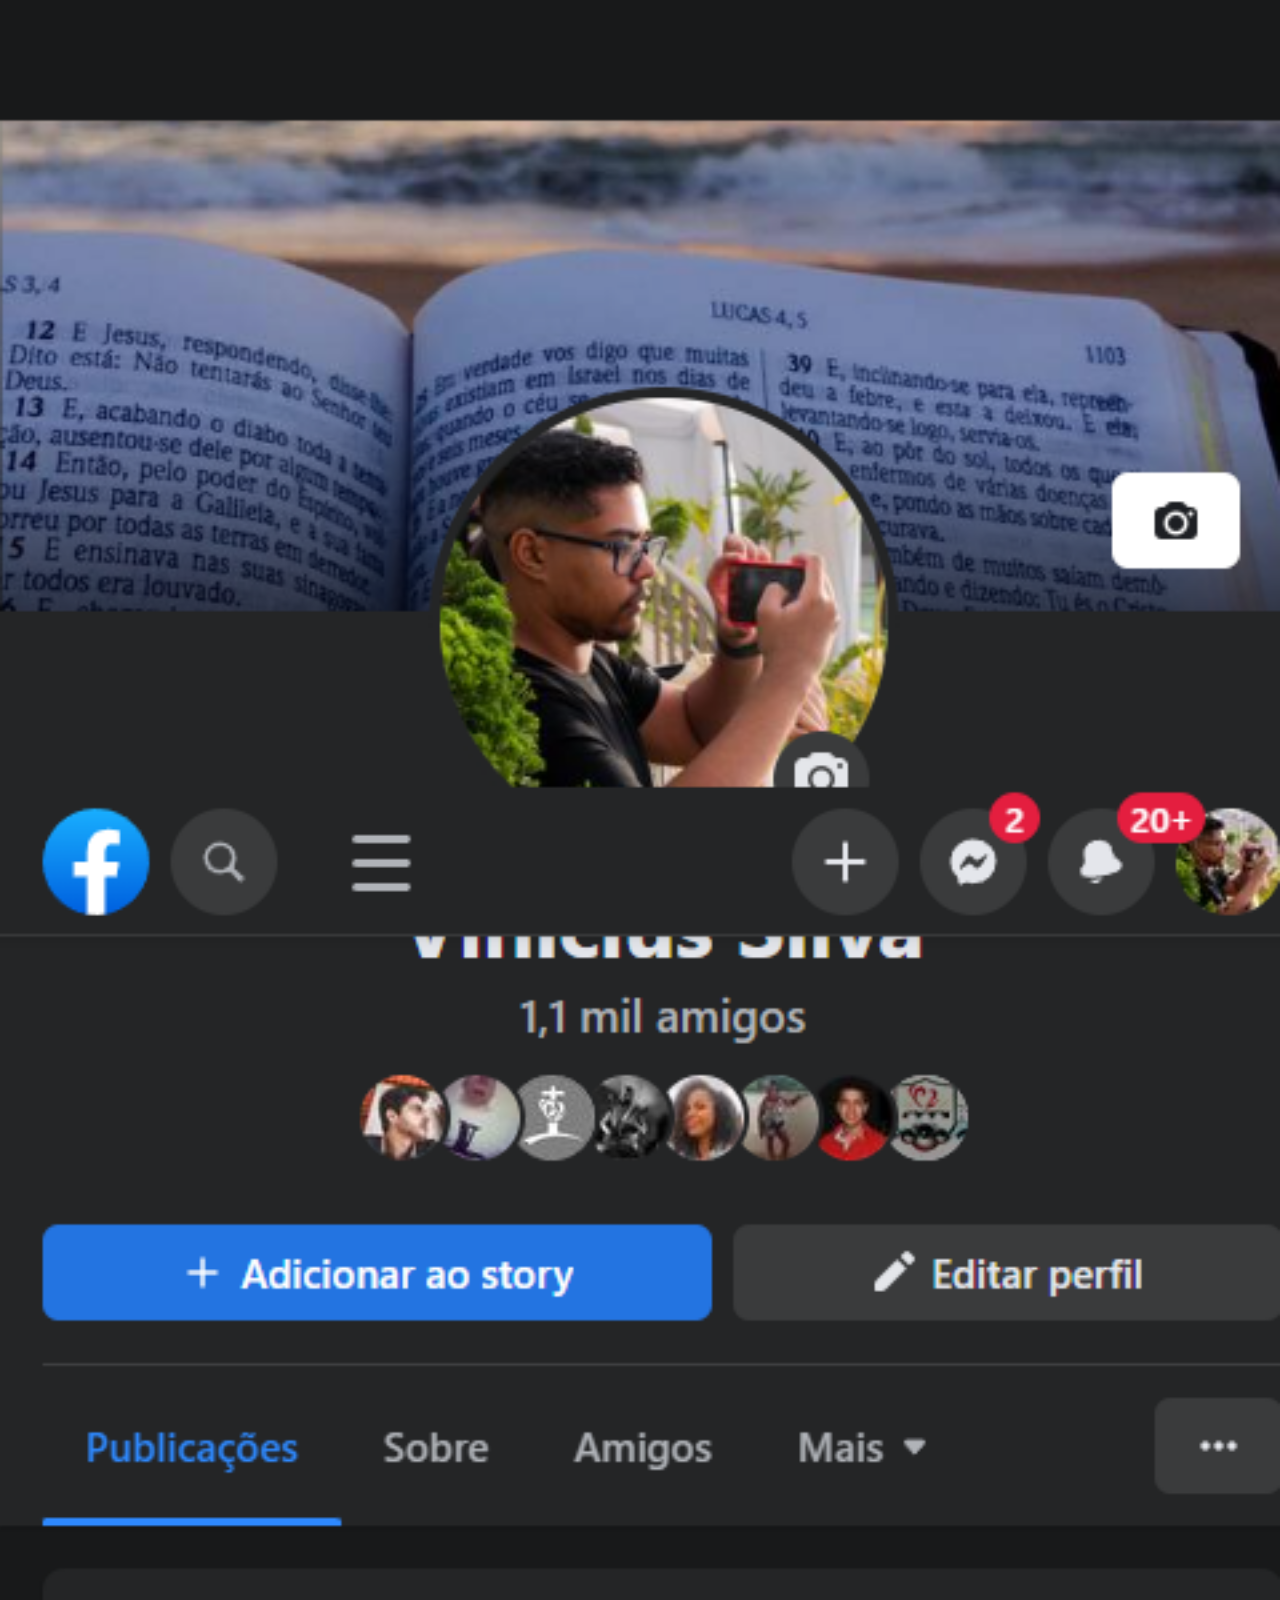
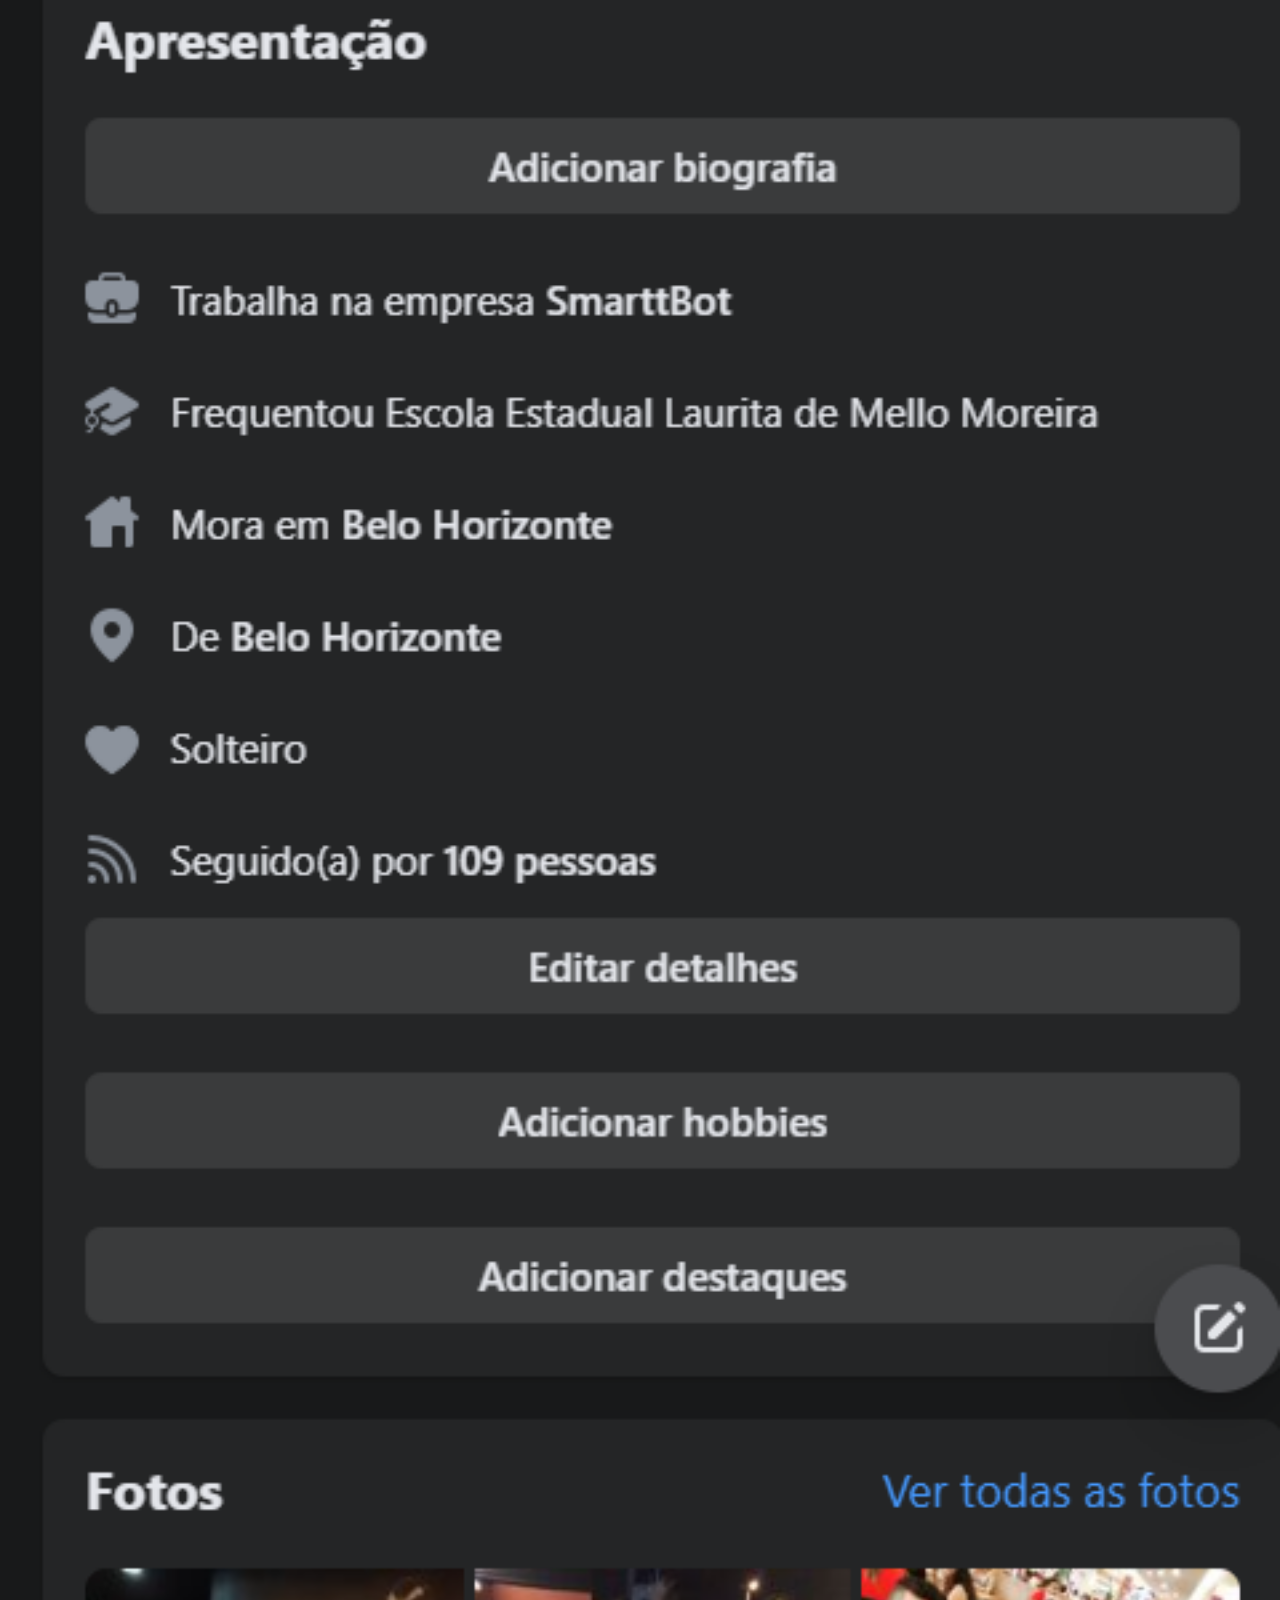
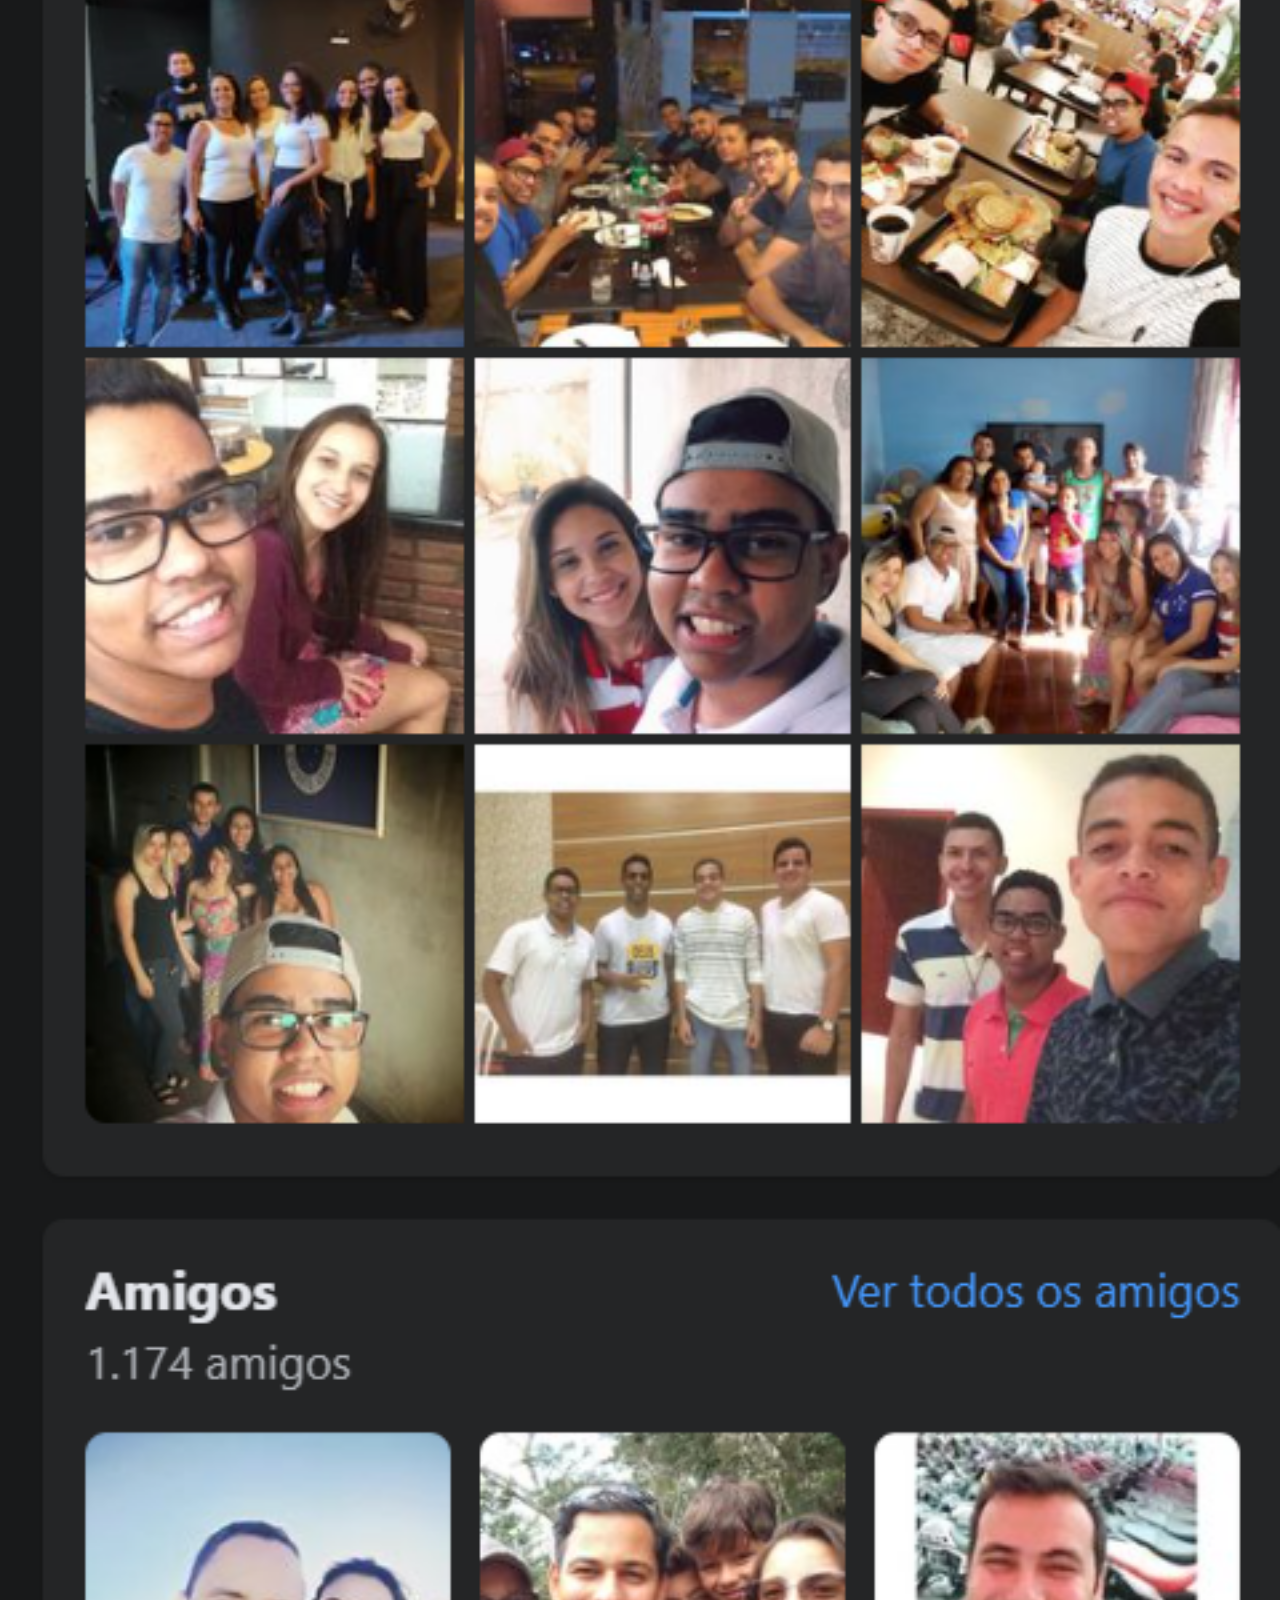
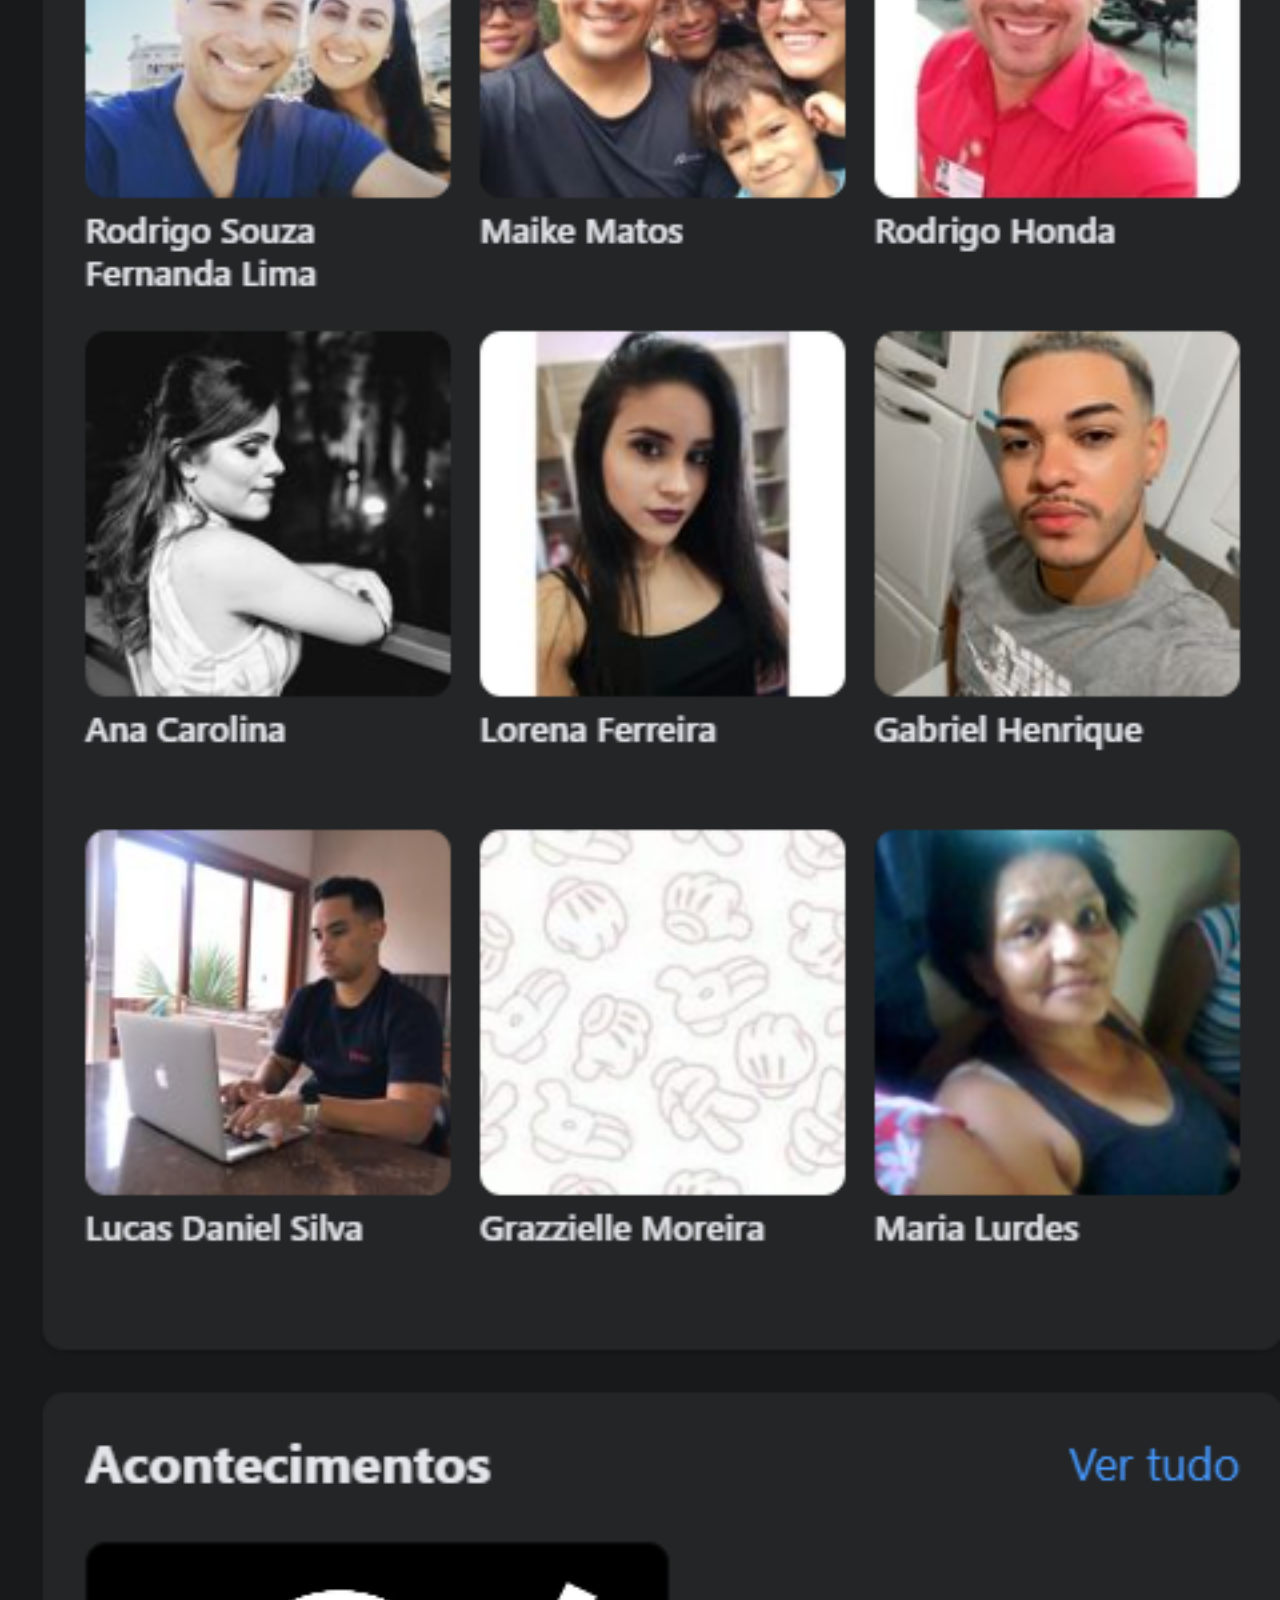
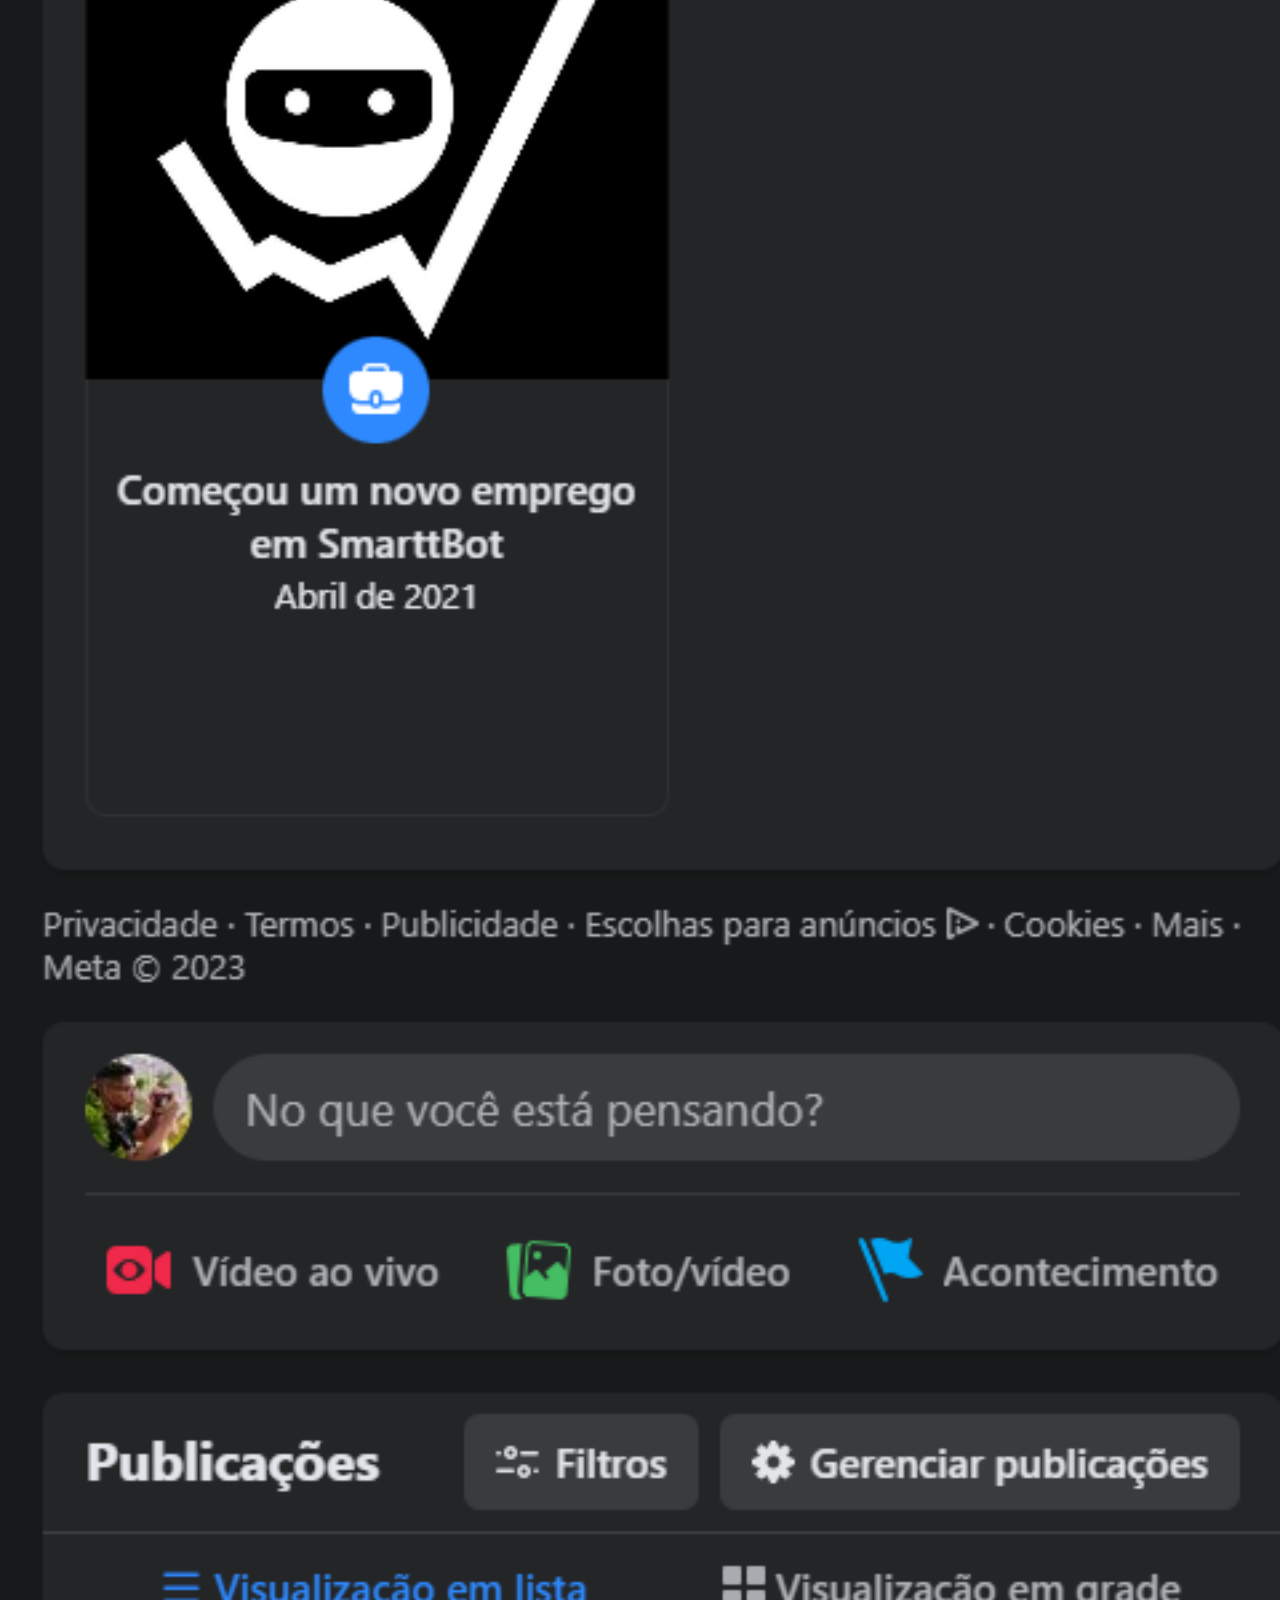
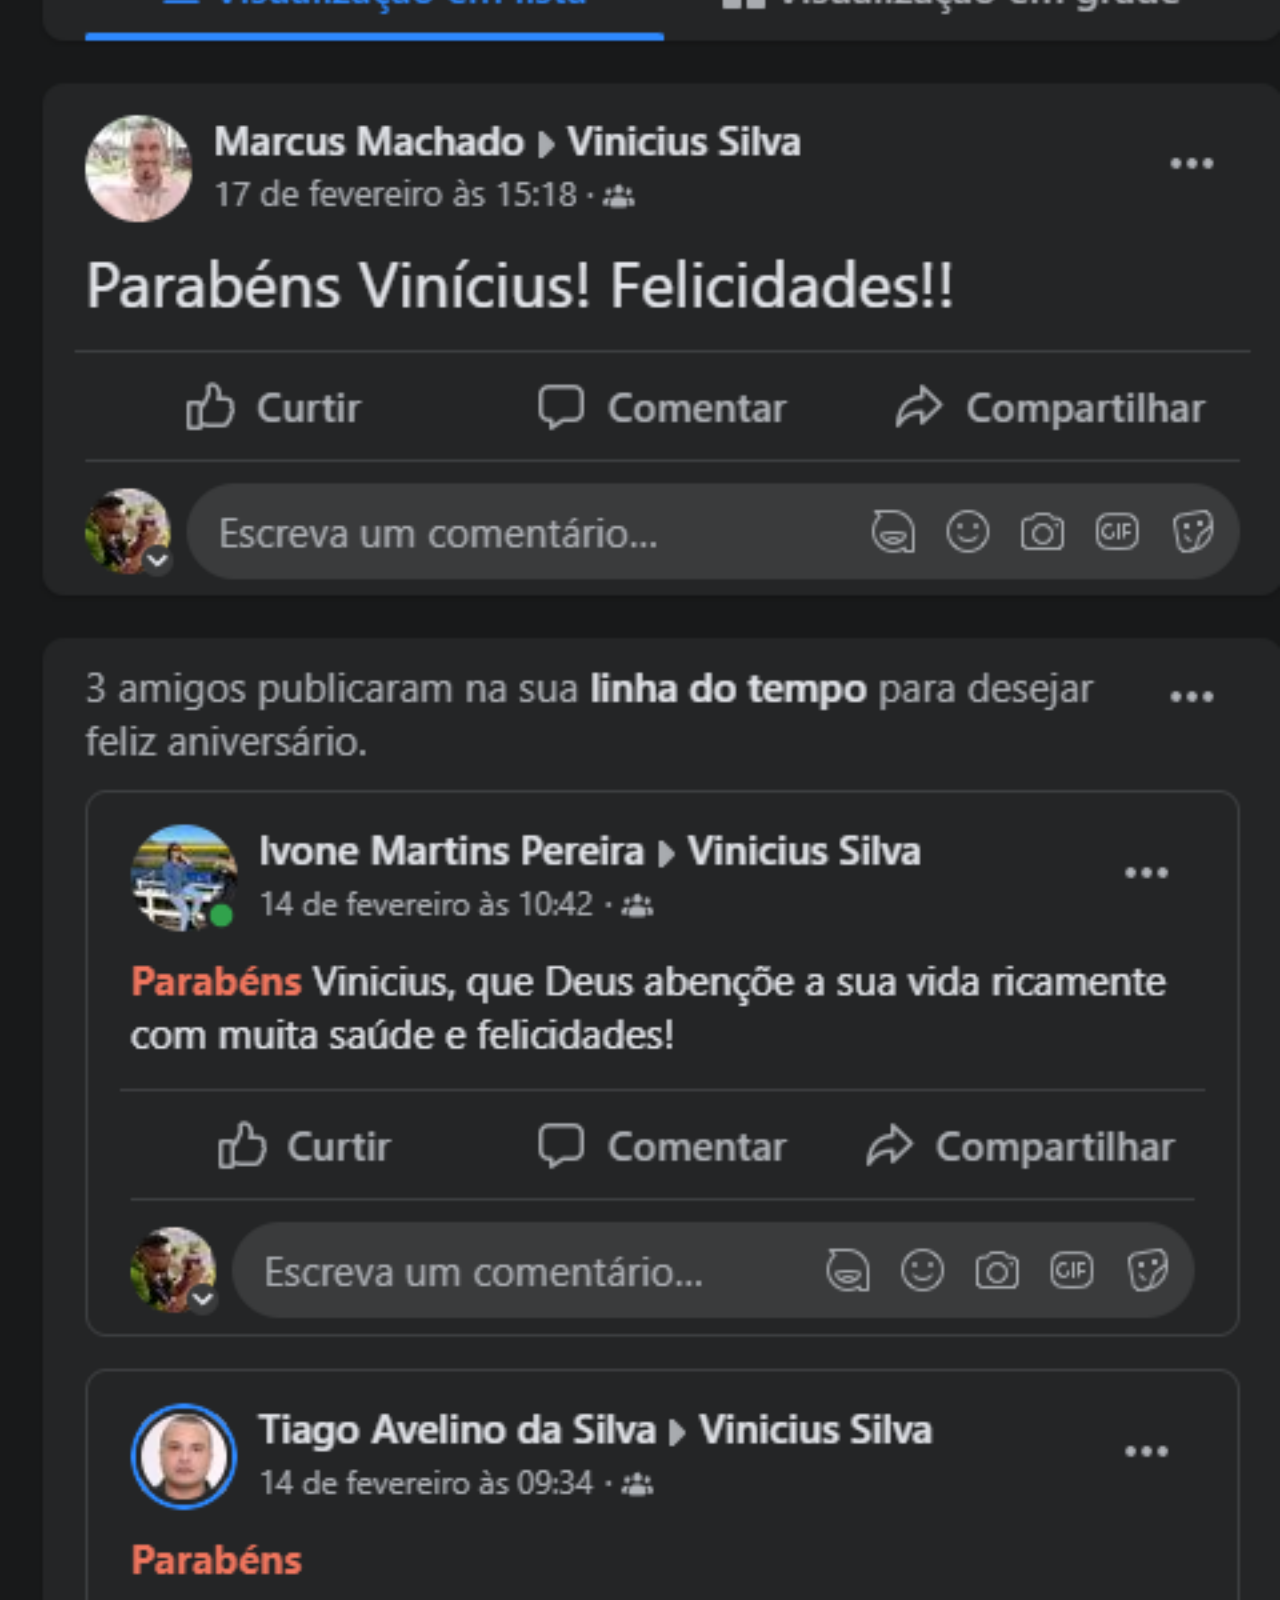
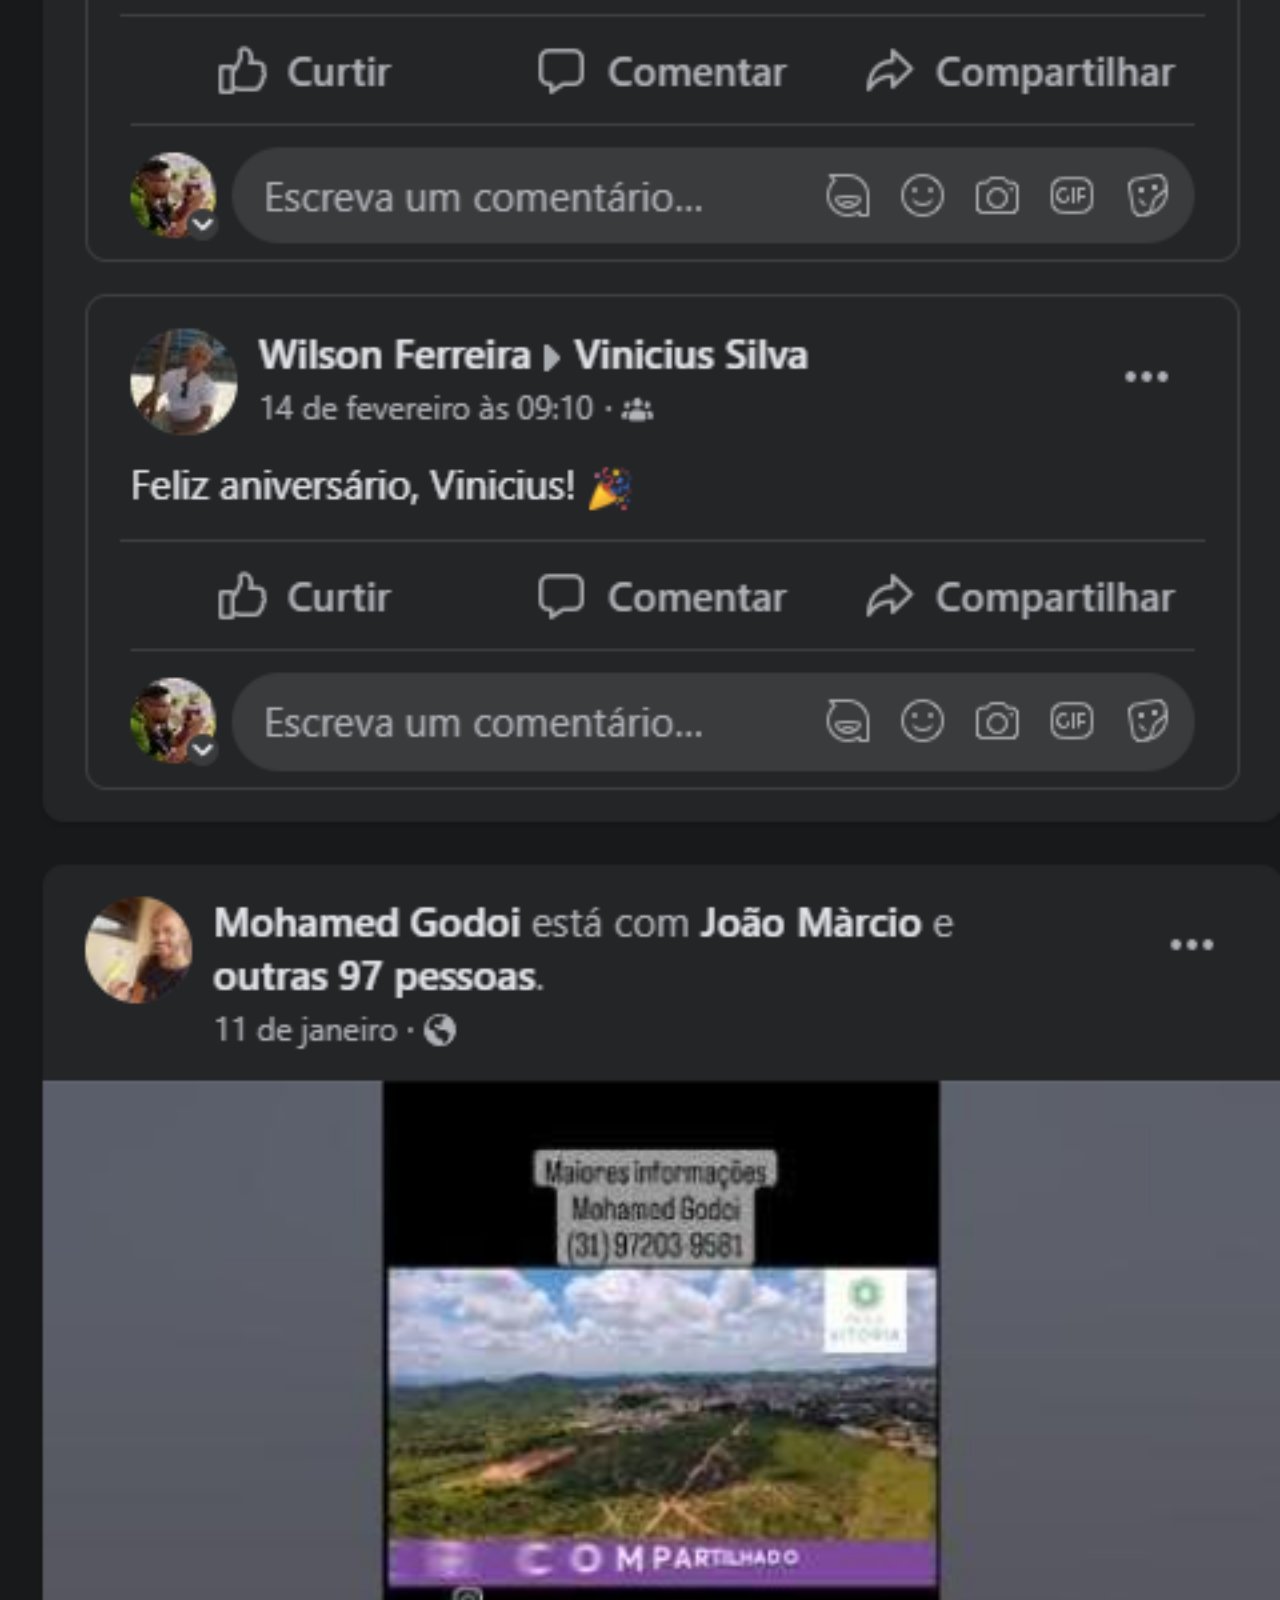
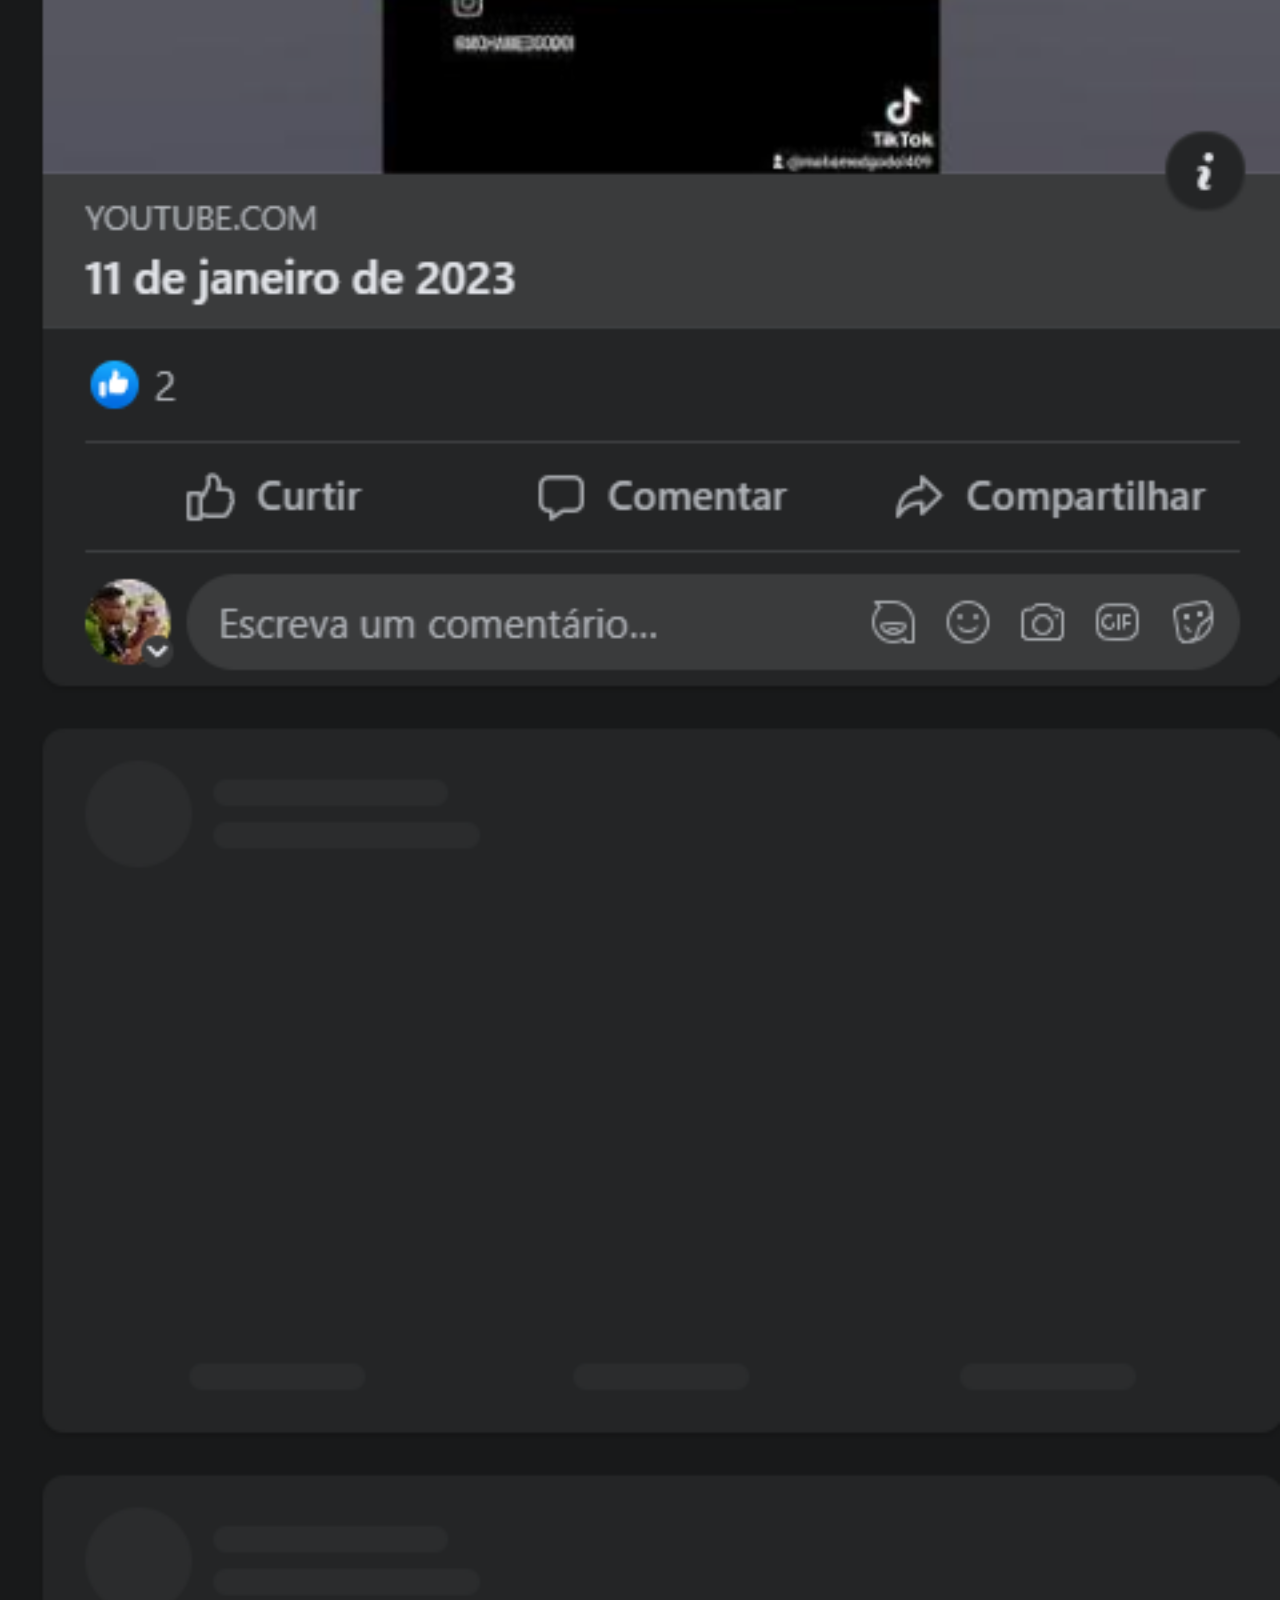
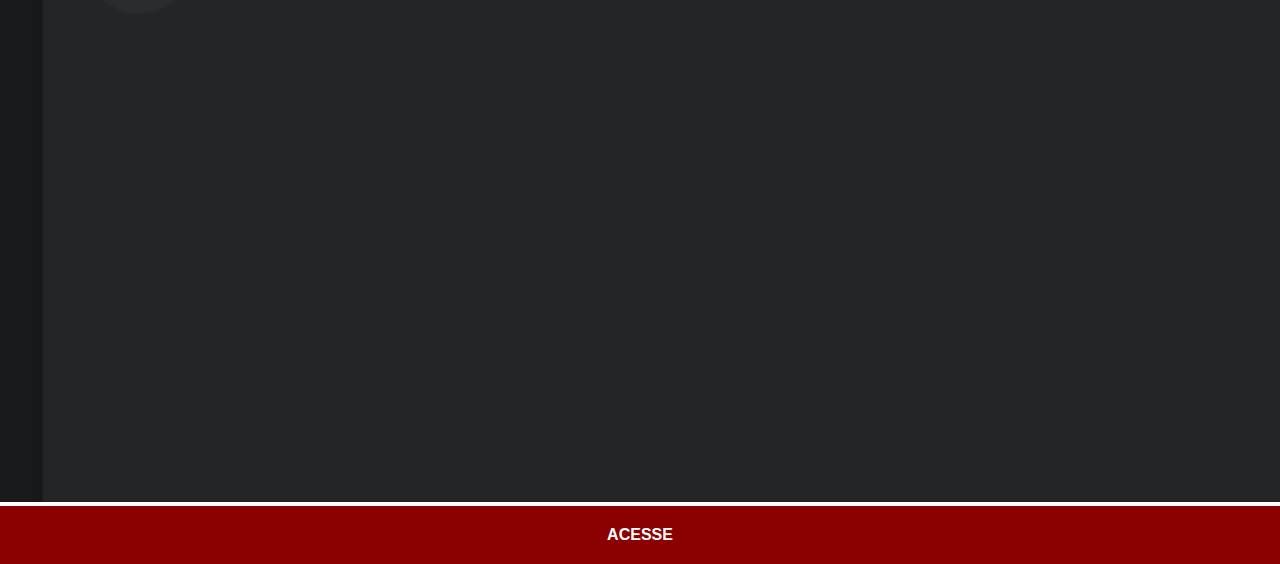
==== facebook.html @ df2afd5a "finalizando o site" ====
<!DOCTYPE html>
<html lang="pt-br">
<head>
  <meta charset="UTF-8">
  <meta http-equiv="X-UA-Compatible" content="IE=edge">
  <meta name="viewport" content="width=device-width, initial-scale=1.0">
  <link rel="stylesheet" href="estilos/social.css">
  <title>Facebook</title>  
</head>
<body>
    <img src="imagens/www.facebook.com_Viniciusf97_.png" style="margin-top: -29px; alt="Facebook">
    <a href="https://facebook.com/viniciusf97" target="_blank">ACESSE</a>
</body>
</html>
---- estilos/social.css ----
* {
  margin: 0px;
  padding: 0px;
  font-family: Arial, Helvetica, sans-serif;
}

::-webkit-scrollbar {
  width: 0px;
  height: 0px;
}
img {
  width: 100vw;
    

}

a {
  display: block;
  background-color: darkred;
  color: white;
  padding: 20px;
  text-align: center;
  font-weight: bolder;
  text-decoration: none;
}

a:hover{
  background-color: red;
}
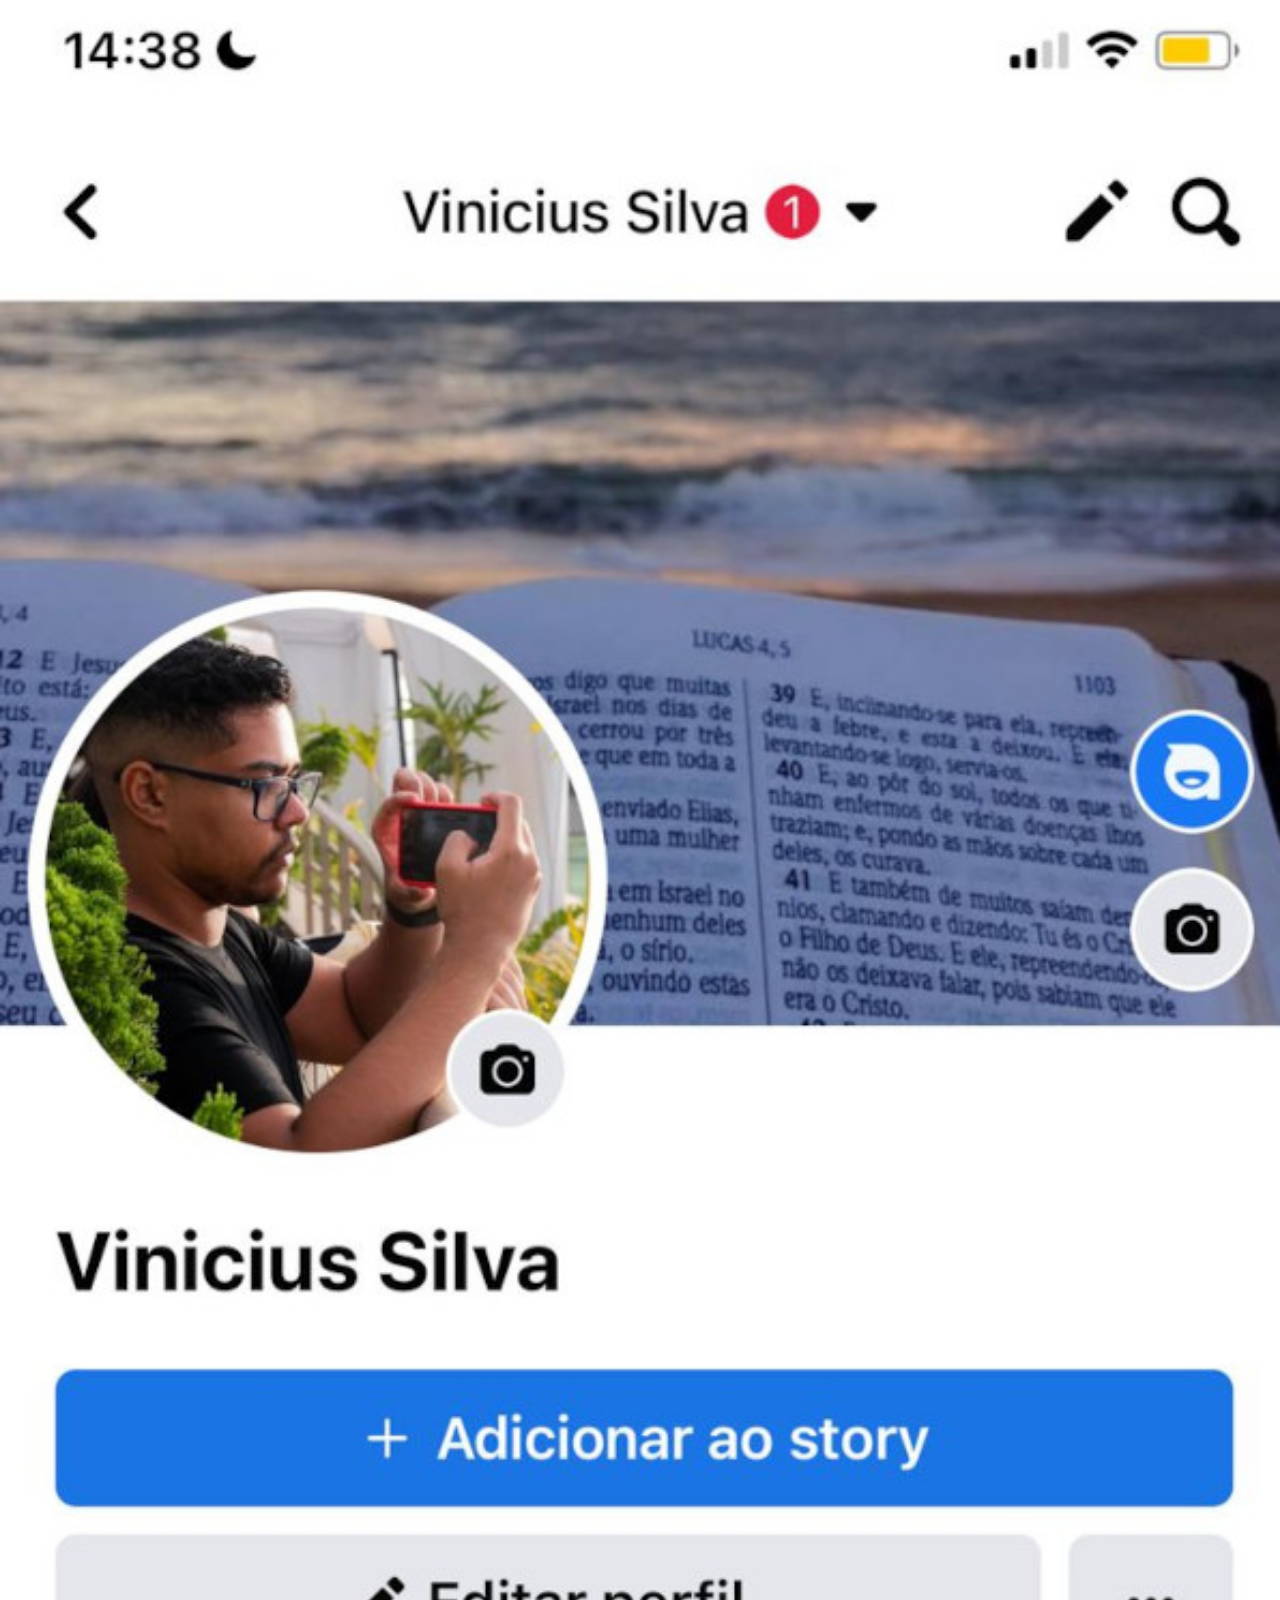
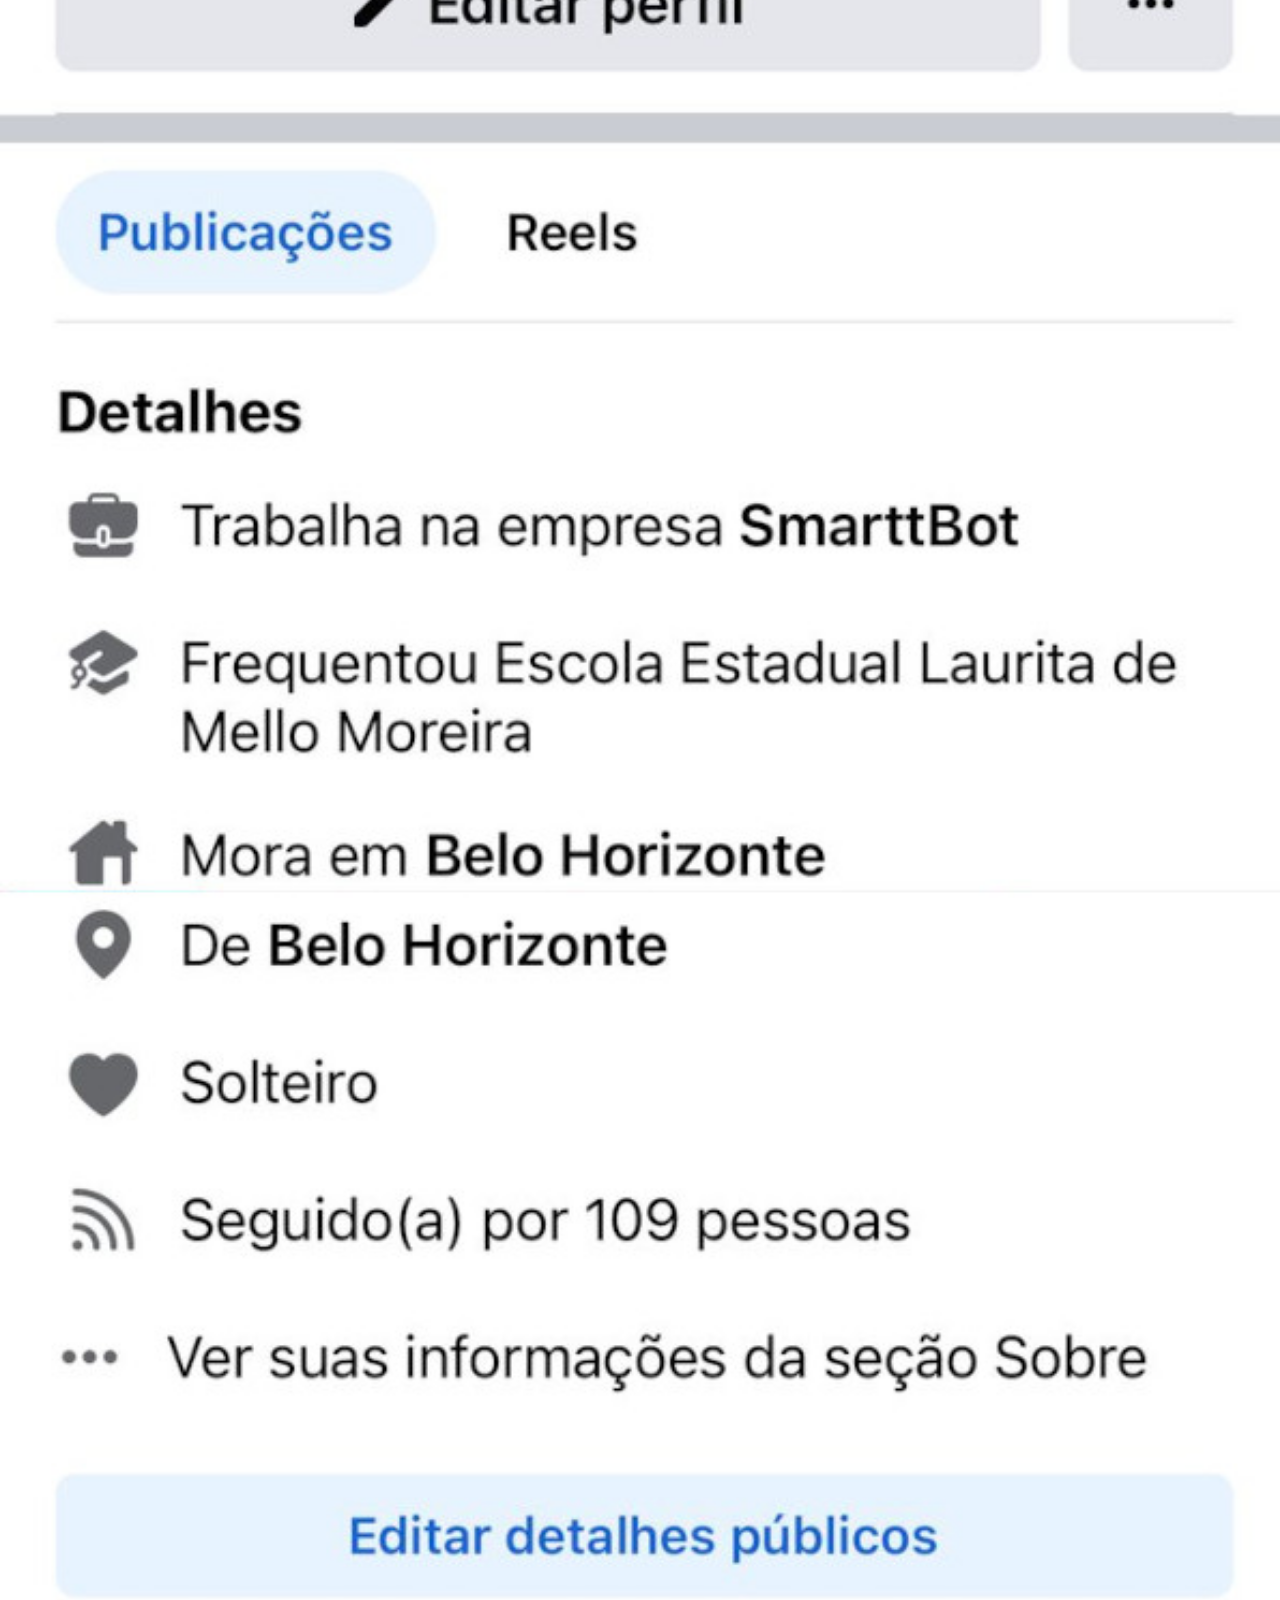
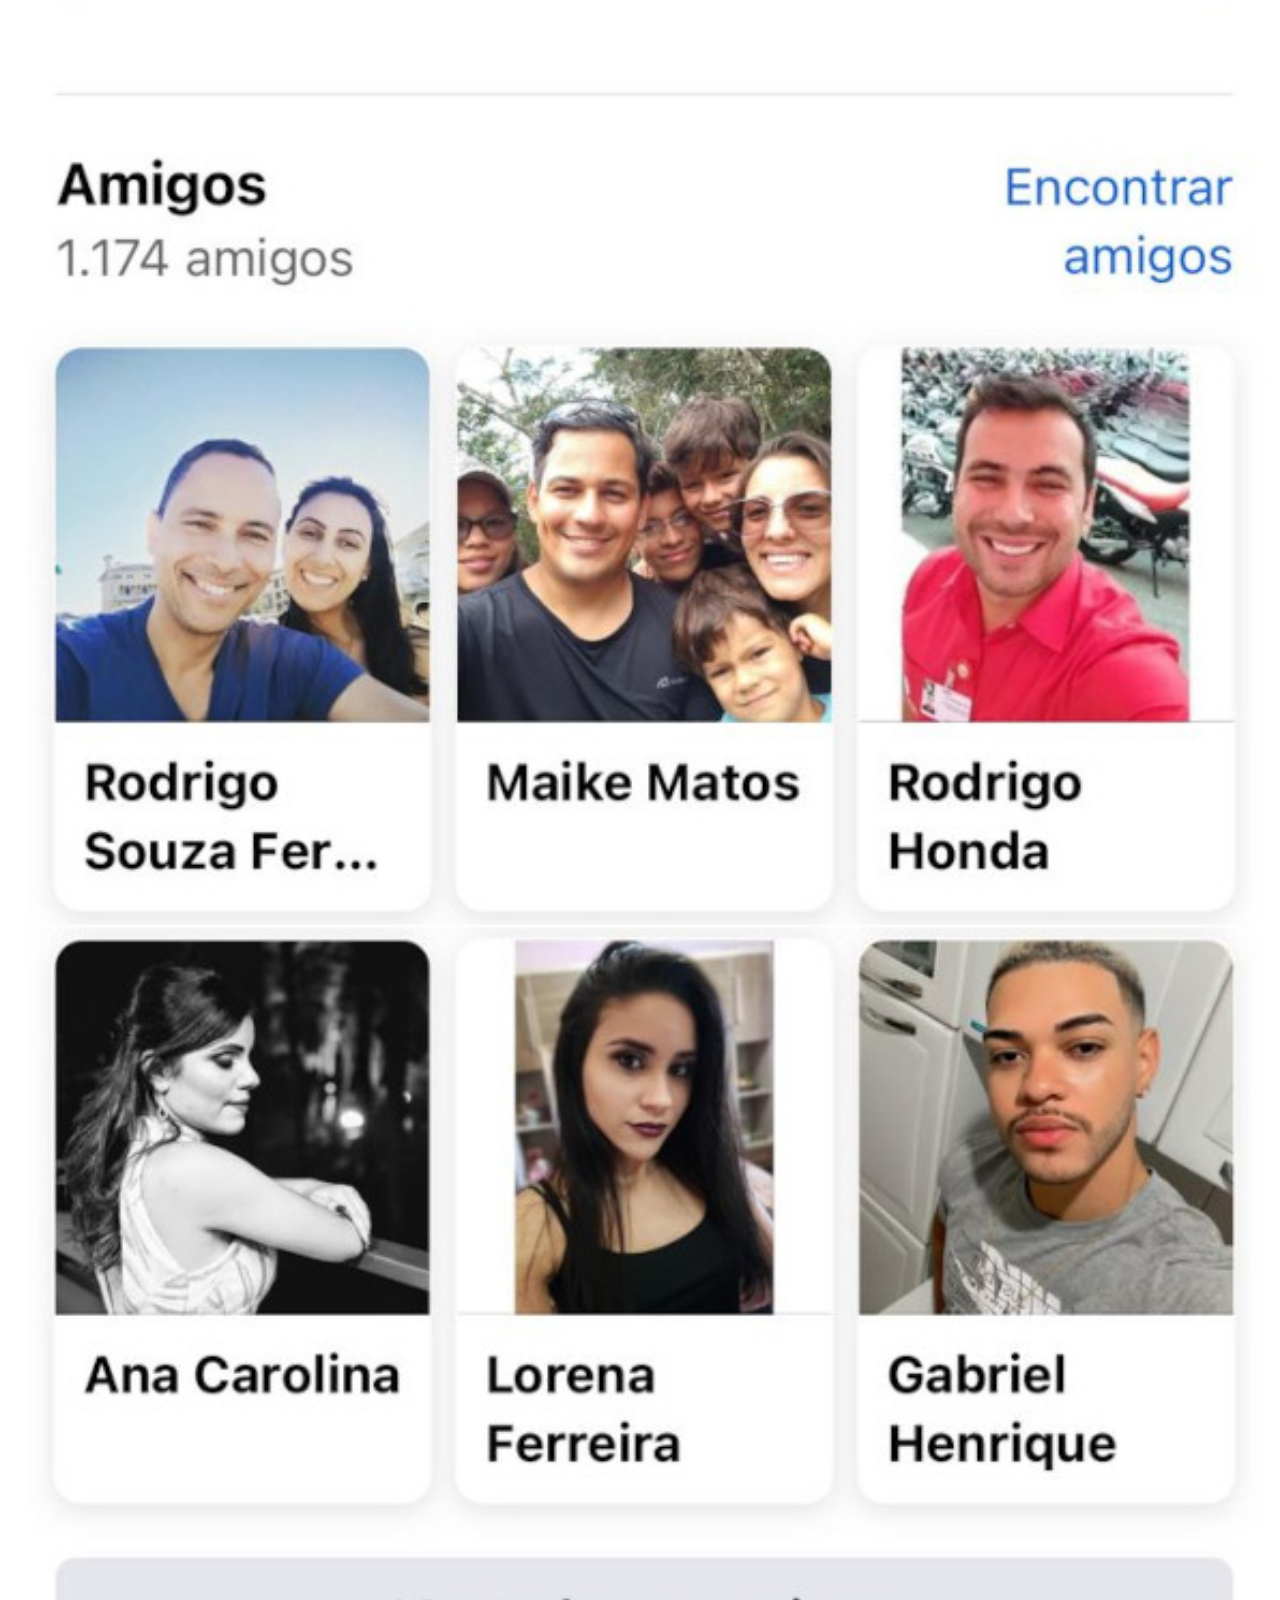
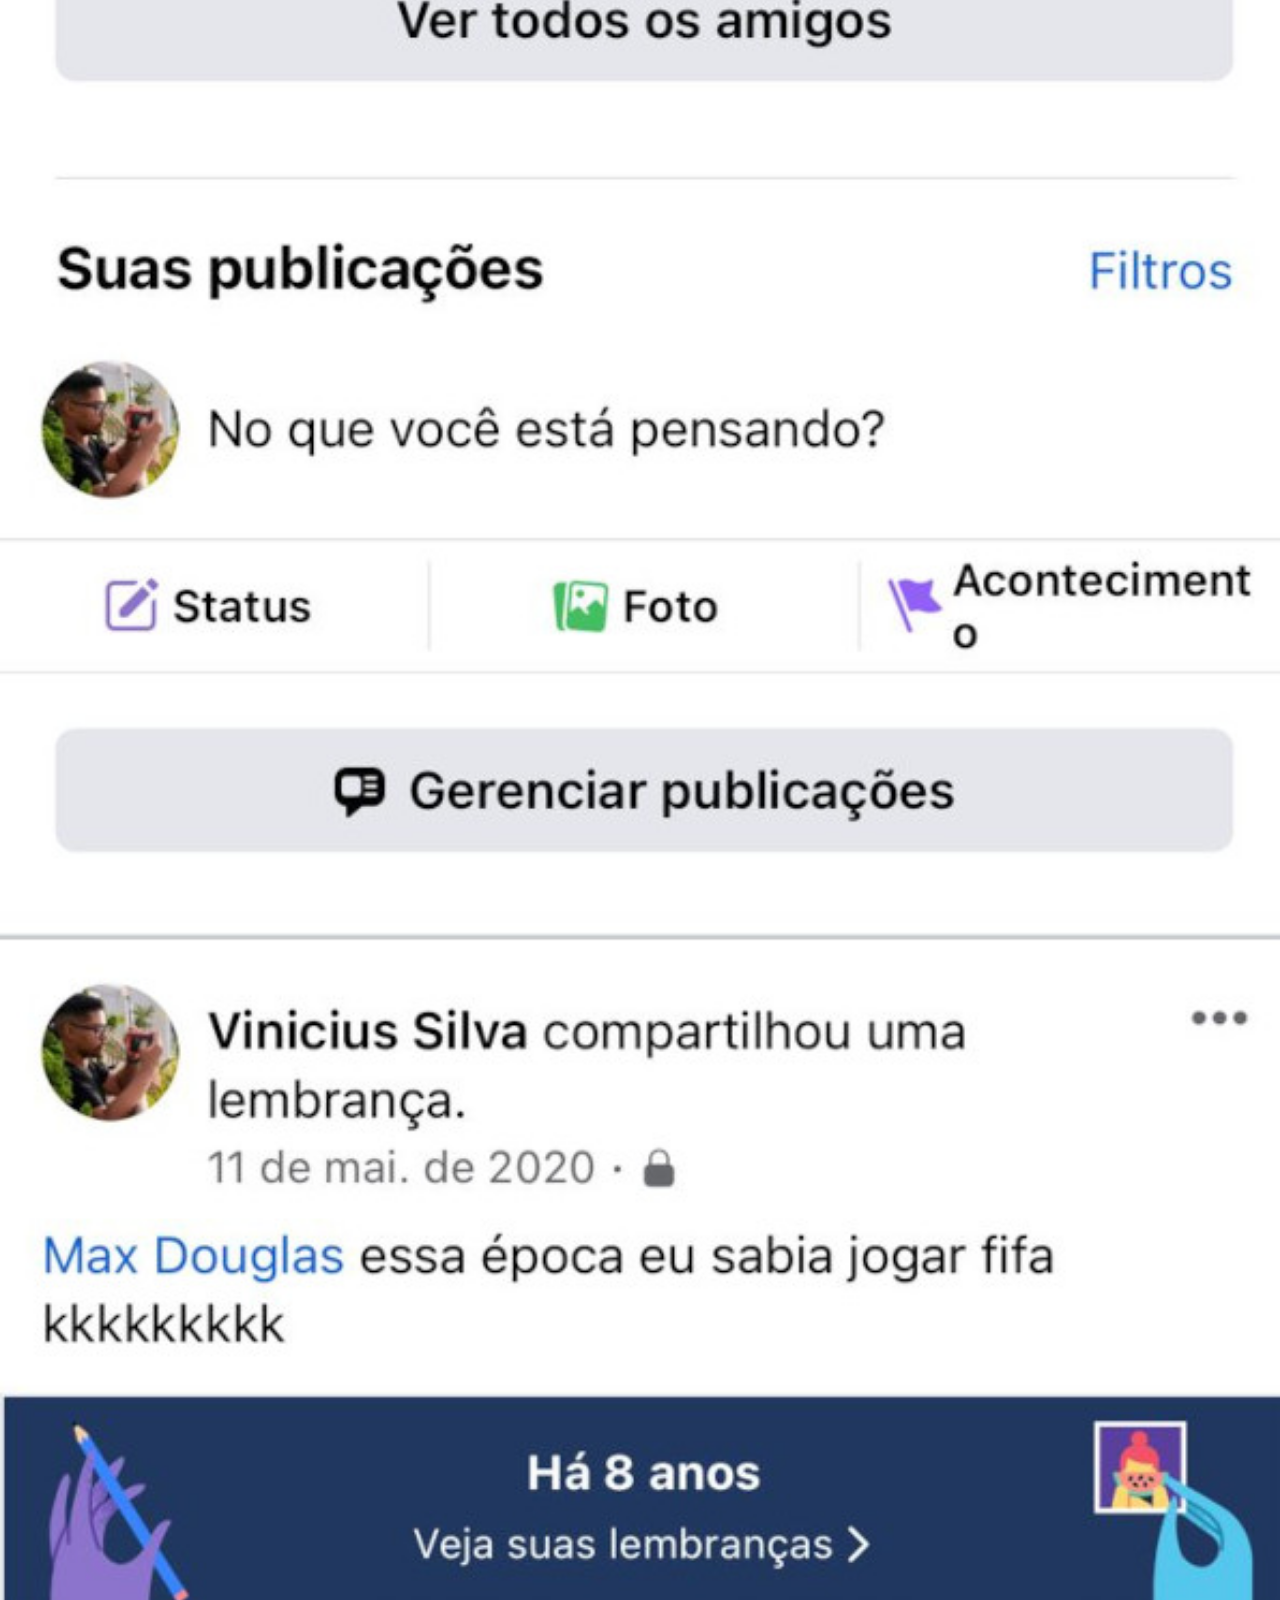
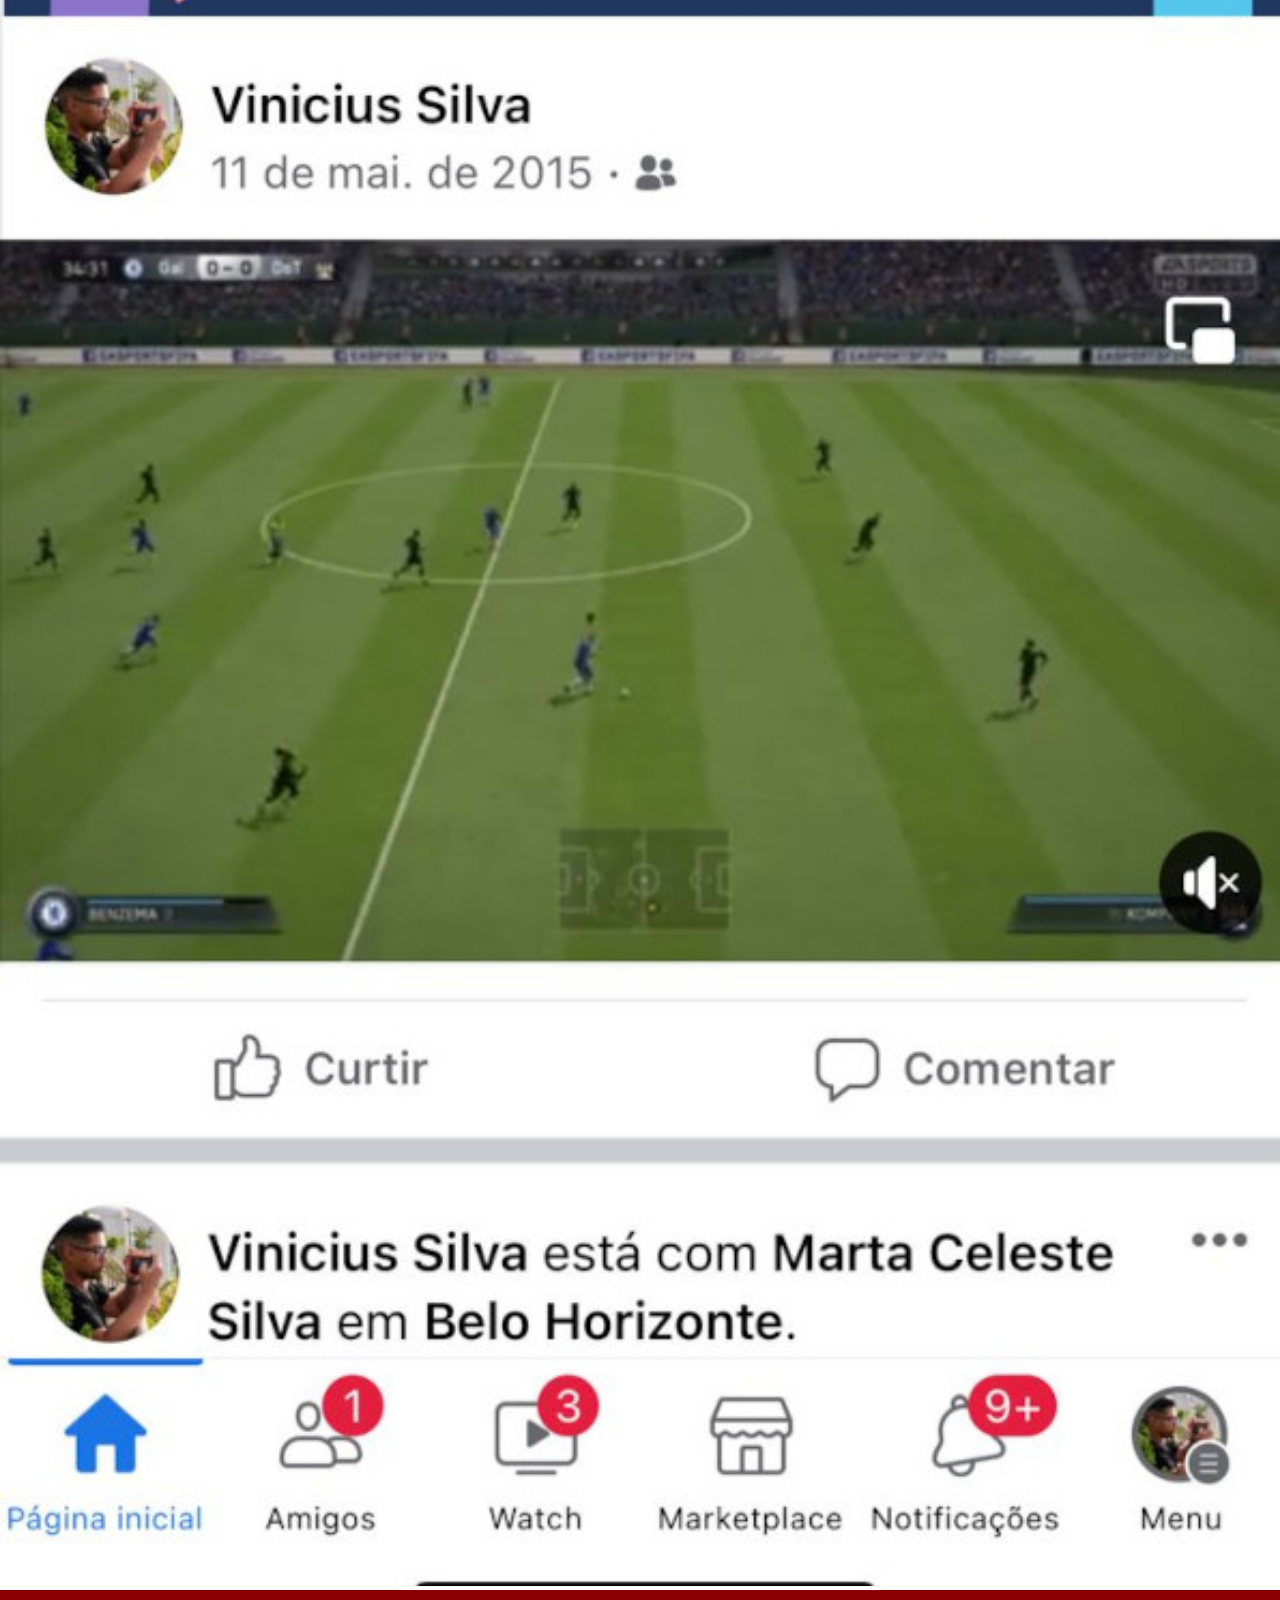
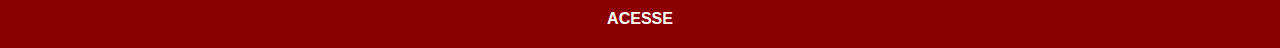
==== commit e704e8c4: "atualizaçao das imagens" ====
--- a/facebook.html
+++ b/facebook.html
@@ -8,7 +8,7 @@
   <title>Facebook</title>  
 </head>
 <body>
-    <img src="imagens/www.facebook.com_Viniciusf97_.png" style="margin-top: -29px; alt="Facebook">
+    <img src="imagens/facebook.jpg" style="margin-top: -29px; alt="Facebook">
     <a href="https://facebook.com/viniciusf97" target="_blank">ACESSE</a>
 </body>
 </html>
